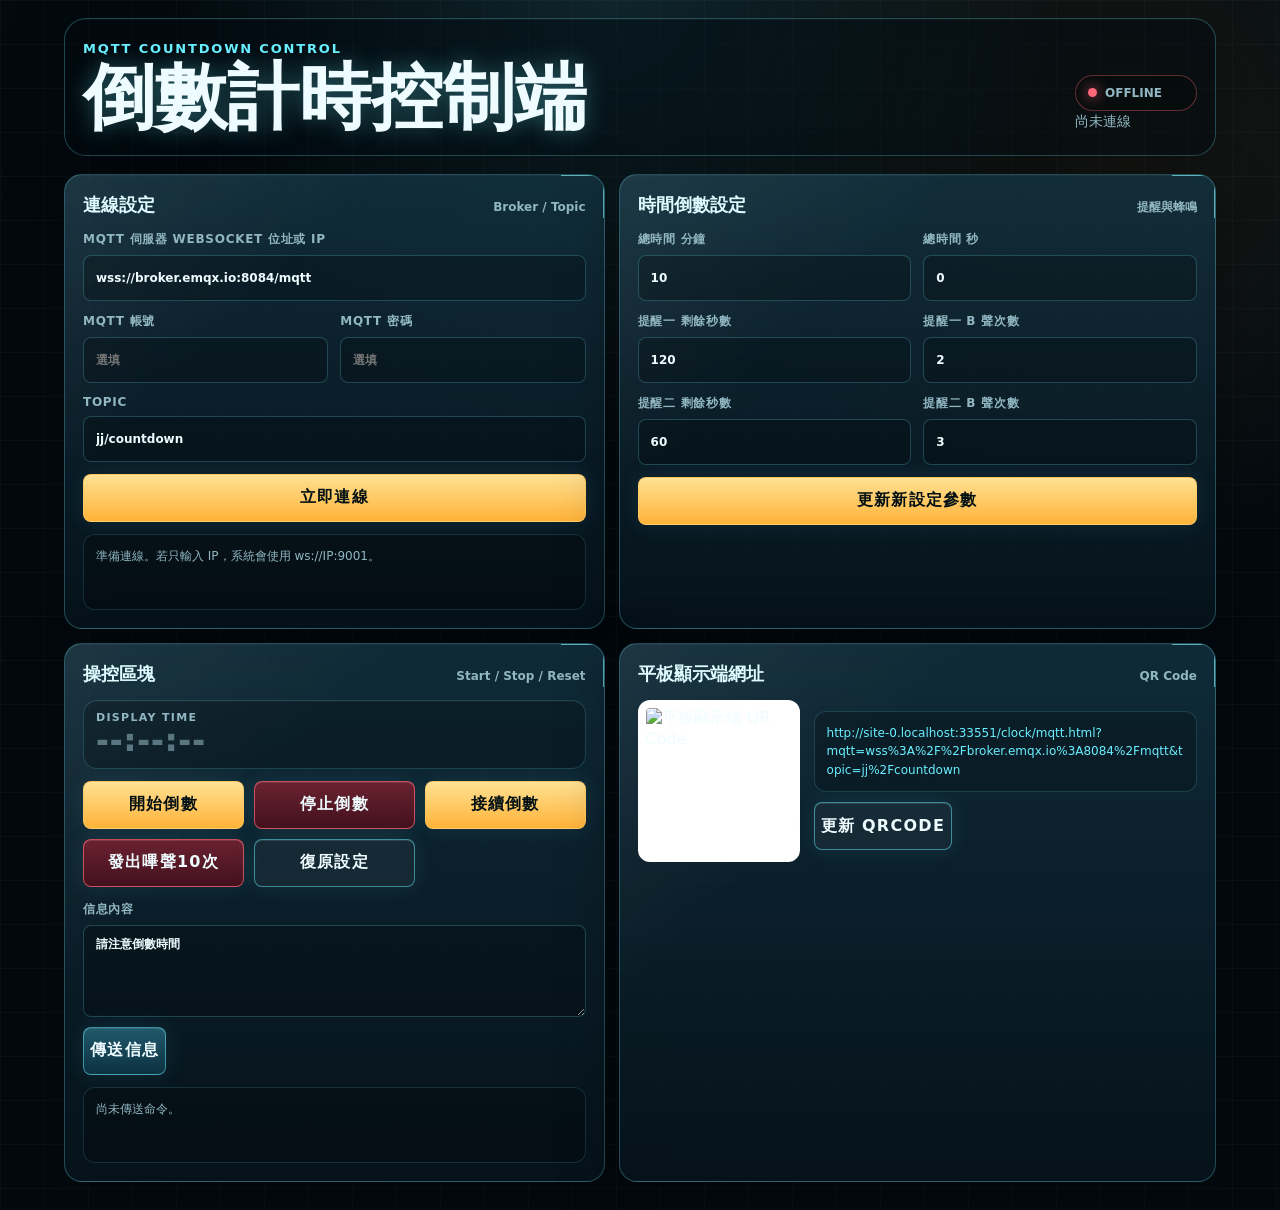
==== index.html @ b4a11aa7 "Move display clock into control panel" ====
<!doctype html>
<html lang="zh-Hant">
<head>
  <meta charset="utf-8">
  <meta name="viewport" content="width=device-width, initial-scale=1, viewport-fit=cover">
  <meta name="theme-color" content="#030a0f">
  <meta name="mobile-web-app-capable" content="yes">
  <meta name="apple-mobile-web-app-capable" content="yes">
  <meta name="apple-mobile-web-app-title" content="倒數計時控制">
  <title>倒數計時控制端</title>
  <link rel="stylesheet" href="./assets/styles.css">
  <script src="https://unpkg.com/mqtt/dist/mqtt.min.js"></script>
</head>
<body class="control-body">
  <main class="control-shell">
    <header class="hero-bar">
      <div>
        <div class="eyebrow">MQTT COUNTDOWN CONTROL</div>
        <h1>倒數計時控制端</h1>
      </div>
      <div>
        <div class="status-pill" id="connectionStatus">Offline</div>
        <p class="hero-note" id="brokerSummary">尚未連線</p>
      </div>
    </header>

    <section class="dashboard-grid">
      <div class="panel">
        <div class="panel-title">連線設定 <span>Broker / Topic</span></div>
        <div class="form-grid">
          <label class="span-2">MQTT 伺服器 WebSocket 位址或 IP
            <input id="brokerInput" value="wss://broker.emqx.io:8084/mqtt" autocomplete="off">
          </label>
          <label>MQTT 帳號
            <input id="usernameInput" autocomplete="username" placeholder="選填">
          </label>
          <label>MQTT 密碼
            <input id="passwordInput" type="password" autocomplete="current-password" placeholder="選填">
          </label>
          <label class="span-2">Topic
            <input id="topicInput" value="jj/countdown" autocomplete="off">
          </label>
          <button class="primary span-2" id="connectButton">立即連線</button>
        </div>
        <div class="log" id="connectionLog">準備連線。若只輸入 IP，系統會使用 ws://IP:9001。</div>
      </div>

      <div class="panel">
        <div class="panel-title">時間倒數設定 <span>提醒與蜂鳴</span></div>
        <div class="form-grid">
          <label>總時間 分鐘
            <input id="totalMinutesInput" type="number" min="0" step="1" value="10">
          </label>
          <label>總時間 秒
            <input id="totalSecondsInput" type="number" min="0" max="59" step="1" value="0">
          </label>
          <label>提醒一 剩餘秒數
            <input id="warningOneSecondsInput" type="number" min="1" step="1" value="120">
          </label>
          <label>提醒一 B 聲次數
            <input id="warningOneBeepsInput" type="number" min="1" max="10" step="1" value="2">
          </label>
          <label>提醒二 剩餘秒數
            <input id="warningTwoSecondsInput" type="number" min="1" step="1" value="60">
          </label>
          <label>提醒二 B 聲次數
            <input id="warningTwoBeepsInput" type="number" min="1" max="10" step="1" value="3">
          </label>
          <button class="primary span-2" id="sendConfigButton">更新新設定參數</button>
        </div>
      </div>

      <div class="panel">
        <div class="panel-title">操控區塊 <span>Start / Stop / Reset</span></div>
        <div class="display-clock-card display-clock-panel" aria-live="polite">
          <div class="display-clock-label">Display Time</div>
          <div class="display-clock-value" id="displayClock">--:--:--</div>
        </div>
        <div style="height: 12px"></div>
        <div class="button-grid">
          <button class="primary" id="startButton">開始倒數</button>
          <button class="danger" id="stopButton">停止倒數</button>
          <button class="primary" id="resumeButton">接續倒數</button>
          <button class="danger" id="interruptButton">發出嗶聲10次</button>
          <button class="ghost" id="resetButton">復原設定</button>
        </div>
        <div style="height: 14px"></div>
        <label>信息內容
          <textarea id="messageInput">請注意倒數時間</textarea>
        </label>
        <div style="height: 10px"></div>
        <button id="sendMessageButton">傳送信息</button>
        <div class="log" id="commandLog">尚未傳送命令。</div>
      </div>

      <div class="panel">
        <div class="panel-title">平板顯示端網址 <span>QR Code</span></div>
        <div class="qr-wrap">
          <img id="qrImage" alt="平板顯示端 QR Code">
          <div>
            <div class="url-box" id="displayUrlBox"></div>
            <div style="height: 10px"></div>
            <button class="ghost" id="refreshQrButton">更新 QRCode</button>
          </div>
        </div>
      </div>
    </section>
  </main>
  <script src="./assets/control.js"></script>
</body>
</html>
---- assets/styles.css ----
:root {
  color-scheme: dark;
  --bg: #030a0f;
  --panel: rgba(9, 27, 38, 0.9);
  --panel-strong: rgba(12, 36, 50, 0.96);
  --line: rgba(111, 224, 241, 0.28);
  --line-hot: rgba(126, 244, 255, 0.66);
  --text: #effcff;
  --muted: #91b7c2;
  --subtle: #597681;
  --cyan: #69efff;
  --green: #6df0ad;
  --amber: #ffca62;
  --red: #ff6677;
  --shadow: 0 20px 60px rgba(0, 0, 0, 0.36), inset 0 1px 0 rgba(255, 255, 255, 0.04);
  font-family: "Segoe UI", "Noto Sans TC", system-ui, sans-serif;
}

* {
  box-sizing: border-box;
}

html,
body {
  min-height: 100%;
  margin: 0;
}

body {
  color: var(--text);
  background:
    radial-gradient(circle at 48% 0%, rgba(105, 239, 255, 0.13), transparent 28rem),
    radial-gradient(circle at 88% 12%, rgba(255, 202, 98, 0.08), transparent 26rem),
    linear-gradient(rgba(255, 255, 255, 0.028) 1px, transparent 1px) 0 0 / 100% 44px,
    linear-gradient(90deg, rgba(255, 255, 255, 0.022) 1px, transparent 1px) 0 0 / 44px 100%,
    var(--bg);
  letter-spacing: 0;
}

button,
input,
textarea,
select {
  font: inherit;
}

button {
  min-height: 48px;
  border: 1px solid rgba(105, 239, 255, 0.5);
  border-radius: 8px;
  color: var(--text);
  background:
    linear-gradient(180deg, rgba(34, 92, 112, 0.95), rgba(13, 51, 66, 0.95));
  box-shadow: inset 0 1px 0 rgba(255, 255, 255, 0.11), 0 0 22px rgba(105, 239, 255, 0.1);
  cursor: pointer;
  font-weight: 850;
  letter-spacing: 0.08em;
  text-transform: uppercase;
  transition: transform 160ms ease, border-color 160ms ease, box-shadow 160ms ease, filter 160ms ease;
}

button:hover {
  border-color: rgba(126, 244, 255, 0.88);
  box-shadow: inset 0 1px 0 rgba(255, 255, 255, 0.14), 0 0 30px rgba(105, 239, 255, 0.19);
  filter: brightness(1.08);
}

button:active {
  transform: translateY(1px) scale(0.99);
}

button.primary {
  color: #031014;
  border-color: rgba(255, 202, 98, 0.78);
  background: linear-gradient(180deg, #ffe193, #ffb338);
}

button.danger {
  border-color: rgba(255, 102, 119, 0.7);
  background: linear-gradient(180deg, rgba(112, 34, 48, 0.95), rgba(71, 17, 29, 0.95));
}

button.ghost {
  background: rgba(255, 255, 255, 0.045);
}

input,
textarea {
  width: 100%;
  min-height: 46px;
  border: 1px solid rgba(111, 224, 241, 0.24);
  border-radius: 8px;
  color: var(--text);
  background: rgba(0, 0, 0, 0.24);
  outline: none;
  padding: 10px 12px;
  font-weight: 760;
}

textarea {
  min-height: 92px;
  resize: vertical;
  line-height: 1.45;
}

input:focus,
textarea:focus {
  border-color: var(--cyan);
  box-shadow: 0 0 0 3px rgba(105, 239, 255, 0.12);
}

label {
  display: grid;
  gap: 7px;
  color: var(--muted);
  font-size: 12px;
  font-weight: 800;
  letter-spacing: 0.06em;
  text-transform: uppercase;
}

.control-body {
  min-height: 100svh;
  overflow-x: hidden;
}

.control-shell {
  width: min(100%, 1180px);
  margin: 0 auto;
  padding: max(18px, env(safe-area-inset-top)) 14px max(28px, env(safe-area-inset-bottom));
}

.hero-bar {
  display: grid;
  grid-template-columns: 1fr auto;
  gap: 14px;
  align-items: end;
  margin-bottom: 18px;
  padding: 22px 18px;
  border: 1px solid var(--line);
  border-radius: 22px;
  background: rgba(0, 10, 16, 0.48);
  box-shadow: var(--shadow);
}

.eyebrow {
  color: var(--cyan);
  font-size: 13px;
  font-weight: 900;
  letter-spacing: 0.14em;
  text-transform: uppercase;
}

h1,
h2,
p {
  margin: 0;
}

h1 {
  margin-top: 6px;
  font-size: clamp(32px, 8vw, 72px);
  line-height: 0.98;
  font-weight: 950;
  text-shadow: 0 0 22px rgba(105, 239, 255, 0.34);
}

.hero-note {
  color: var(--muted);
  font-size: 14px;
  line-height: 1.55;
}

.status-pill {
  display: inline-flex;
  align-items: center;
  gap: 8px;
  min-width: 122px;
  padding: 10px 12px;
  border: 1px solid rgba(255, 102, 119, 0.36);
  border-radius: 999px;
  color: var(--muted);
  background: rgba(0, 0, 0, 0.24);
  font-size: 12px;
  font-weight: 900;
  text-transform: uppercase;
}

.status-pill::before {
  content: "";
  width: 9px;
  height: 9px;
  border-radius: 50%;
  background: var(--red);
  box-shadow: 0 0 14px var(--red);
}

.status-pill.online {
  border-color: rgba(109, 240, 173, 0.42);
  color: var(--green);
}

.status-pill.online::before {
  background: var(--green);
  box-shadow: 0 0 14px var(--green);
}

.display-clock-card {
  margin-top: 10px;
  padding: 10px 12px 12px;
  border: 1px solid rgba(111, 224, 241, 0.2);
  border-radius: 14px;
  background: rgba(0, 0, 0, 0.22);
  box-shadow: inset 0 1px 0 rgba(255, 255, 255, 0.03);
}

.display-clock-panel {
  margin-top: 0;
}

.display-clock-label {
  color: var(--muted);
  font-size: 11px;
  font-weight: 900;
  letter-spacing: 0.12em;
  text-transform: uppercase;
}

.display-clock-value {
  margin-top: 4px;
  color: var(--cyan);
  font-size: clamp(20px, 4vw, 28px);
  font-weight: 950;
  line-height: 1;
  letter-spacing: 0.08em;
  font-variant-numeric: tabular-nums;
  text-shadow: 0 0 16px rgba(105, 239, 255, 0.18);
}

.display-clock-value.stale {
  color: var(--subtle);
  text-shadow: none;
}

.dashboard-grid {
  display: grid;
  grid-template-columns: minmax(0, 0.95fr) minmax(0, 1.05fr);
  gap: 14px;
}

.panel {
  position: relative;
  padding: 18px;
  border: 1px solid var(--line);
  border-radius: 18px;
  background:
    linear-gradient(135deg, rgba(255, 255, 255, 0.06), transparent 32%),
    linear-gradient(180deg, rgba(20, 53, 69, 0.76), rgba(6, 19, 28, 0.9));
  box-shadow: var(--shadow);
  overflow: hidden;
}

.panel::before {
  content: "";
  position: absolute;
  inset: 0 0 auto auto;
  width: 42px;
  height: 42px;
  border-top: 1px solid var(--line-hot);
  border-right: 1px solid var(--line-hot);
  pointer-events: none;
}

.panel-title {
  display: flex;
  align-items: baseline;
  justify-content: space-between;
  gap: 12px;
  margin-bottom: 14px;
  color: #dffbff;
  font-size: 18px;
  font-weight: 950;
}

.panel-title span {
  color: var(--muted);
  font-size: 12px;
  font-weight: 800;
}

.form-grid {
  display: grid;
  grid-template-columns: repeat(2, minmax(0, 1fr));
  gap: 12px;
}

.span-2 {
  grid-column: span 2;
}

.button-grid {
  display: grid;
  grid-template-columns: repeat(3, minmax(0, 1fr));
  gap: 10px;
}

.log {
  min-height: 76px;
  margin-top: 12px;
  padding: 12px;
  border: 1px solid rgba(111, 224, 241, 0.16);
  border-radius: 12px;
  color: var(--muted);
  background: rgba(0, 0, 0, 0.26);
  font-size: 12px;
  line-height: 1.55;
  white-space: pre-line;
}

.qr-wrap {
  display: grid;
  grid-template-columns: 162px minmax(0, 1fr);
  gap: 14px;
  align-items: center;
}

.qr-wrap img {
  width: 162px;
  aspect-ratio: 1;
  border: 8px solid #fff;
  border-radius: 12px;
  background: #fff;
}

.url-box {
  min-width: 0;
  padding: 12px;
  border: 1px solid rgba(111, 224, 241, 0.18);
  border-radius: 12px;
  color: var(--cyan);
  background: rgba(0, 0, 0, 0.22);
  font-size: 12px;
  line-height: 1.55;
  overflow-wrap: anywhere;
}

.clock-body {
  height: 100svh;
  overflow: hidden;
  background: #202020;
}

.clock-shell {
  width: 100vw;
  height: 100svh;
  padding: clamp(12px, 2vw, 28px);
  background:
    radial-gradient(circle at 50% 8%, rgba(255, 255, 255, 0.045), transparent 34%),
    #202020;
}

.clock-stage {
  height: 100%;
  display: grid;
  grid-template-rows: minmax(1.25em, 1fr) auto minmax(1.25em, 1fr);
  align-items: center;
  justify-items: center;
  gap: clamp(18px, 4.2svh, 52px);
  padding: clamp(10px, 2vw, 24px);
  border: 1px solid rgba(255, 255, 255, 0.06);
  box-shadow: inset 0 0 80px rgba(0, 0, 0, 0.18);
  overflow: hidden;
  text-align: center;
}

.clock-title,
.clock-message {
  max-width: 100%;
  color: #d1d1d1;
  font-weight: 950;
  line-height: 1.12;
  white-space: nowrap;
  overflow: hidden;
  text-overflow: ellipsis;
  text-shadow: 0 3px 0 rgba(0, 0, 0, 0.28);
}

.clock-title {
  align-self: end;
  font-size: clamp(32px, 6.5vw, 88px);
  padding-block: 0.08em;
}

.clock-message {
  align-self: start;
  font-size: clamp(28px, 5.8vw, 78px);
  padding-block: 0.08em;
}

.flip-row {
  display: grid;
  grid-template-columns: repeat(2, minmax(0, 1fr)) auto repeat(2, minmax(0, 1fr)) auto repeat(2, minmax(0, 1fr));
  align-items: center;
  justify-content: center;
  gap: clamp(7px, 1.6vw, 24px);
  width: min(100%, 1080px);
}

.flip-card {
  position: relative;
  display: grid;
  place-items: center;
  height: clamp(82px, 20vw, 198px);
  aspect-ratio: 0.68;
  border-radius: clamp(8px, 1.4vw, 17px);
  background: linear-gradient(180deg, #373737 0 49%, #303030 50% 100%);
  box-shadow:
    0 12px 20px rgba(0, 0, 0, 0.48),
    inset 0 1px 0 rgba(255, 255, 255, 0.05),
    inset 0 -30px 42px rgba(0, 0, 0, 0.12);
  overflow: hidden;
}

.flip-card::before {
  content: "";
  position: absolute;
  inset: 50% 0 auto;
  height: 2px;
  background: rgba(0, 0, 0, 0.42);
  z-index: 2;
}

.flip-card::after {
  content: "";
  position: absolute;
  inset: 0;
  background: linear-gradient(180deg, rgba(255, 255, 255, 0.05), transparent 42%, rgba(0, 0, 0, 0.18));
  pointer-events: none;
}

.flip-card.changing {
  animation: flip-card-pop 1.05s cubic-bezier(0.2, 0.76, 0.2, 1);
}

.flip-digit {
  position: relative;
  z-index: 1;
  color: #d2d2d2;
  font-size: clamp(70px, 16.4vw, 176px);
  line-height: 0.86;
  font-weight: 950;
  text-shadow:
    0 2px 2px rgba(255, 255, 255, 0.08),
    0 5px 7px rgba(0, 0, 0, 0.72);
}

.flip-separator {
  display: grid;
  gap: clamp(14px, 3vw, 34px);
}

.flip-separator span {
  width: clamp(12px, 2.2vw, 26px);
  aspect-ratio: 1;
  display: block;
  border-radius: 50%;
  background: #d2d2d2;
  opacity: 0.9;
  box-shadow: 0 3px 8px rgba(0, 0, 0, 0.55);
}

.clock-status {
  position: fixed;
  top: 14px;
  right: 128px;
  z-index: 5;
  color: rgba(209, 209, 209, 0.76);
  font-size: 13px;
  font-weight: 850;
  text-transform: uppercase;
}

.clock-status.online {
  color: var(--green);
}

.design-credit {
  position: fixed;
  top: 12px;
  left: 14px;
  z-index: 5;
  color: rgba(209, 209, 209, 0.72);
  font-size: clamp(11px, 1.5vw, 16px);
  font-weight: 800;
  letter-spacing: 0.08em;
  text-shadow: 0 2px 8px rgba(0, 0, 0, 0.55);
  text-transform: uppercase;
}

.install-button {
  position: fixed;
  top: 10px;
  right: 12px;
  z-index: 6;
  min-height: 38px;
  padding: 0 14px;
  border-radius: 999px;
  color: rgba(239, 252, 255, 0.92);
  background: rgba(9, 27, 38, 0.7);
  backdrop-filter: blur(12px);
  font-size: 12px;
  letter-spacing: 0;
}

.is-standalone .install-button {
  opacity: 0;
  pointer-events: none;
}

@keyframes flip-card-pop {
  0% { transform: rotateX(0deg); filter: brightness(1); }
  45% { transform: rotateX(-16deg); filter: brightness(0.72); }
  100% { transform: rotateX(0deg); filter: brightness(1); }
}

@media (max-width: 820px) {
  .hero-bar,
  .dashboard-grid,
  .qr-wrap {
    grid-template-columns: 1fr;
  }

  .dashboard-grid {
    gap: 12px;
  }

  .form-grid,
  .button-grid {
    grid-template-columns: 1fr;
  }

  .span-2 {
    grid-column: auto;
  }

  .hero-note {
    font-size: 13px;
  }

  .display-clock-card {
    max-width: 240px;
  }

  .clock-stage {
    gap: clamp(16px, 3.8svh, 34px);
  }

  .clock-status {
    right: 108px;
  }
}
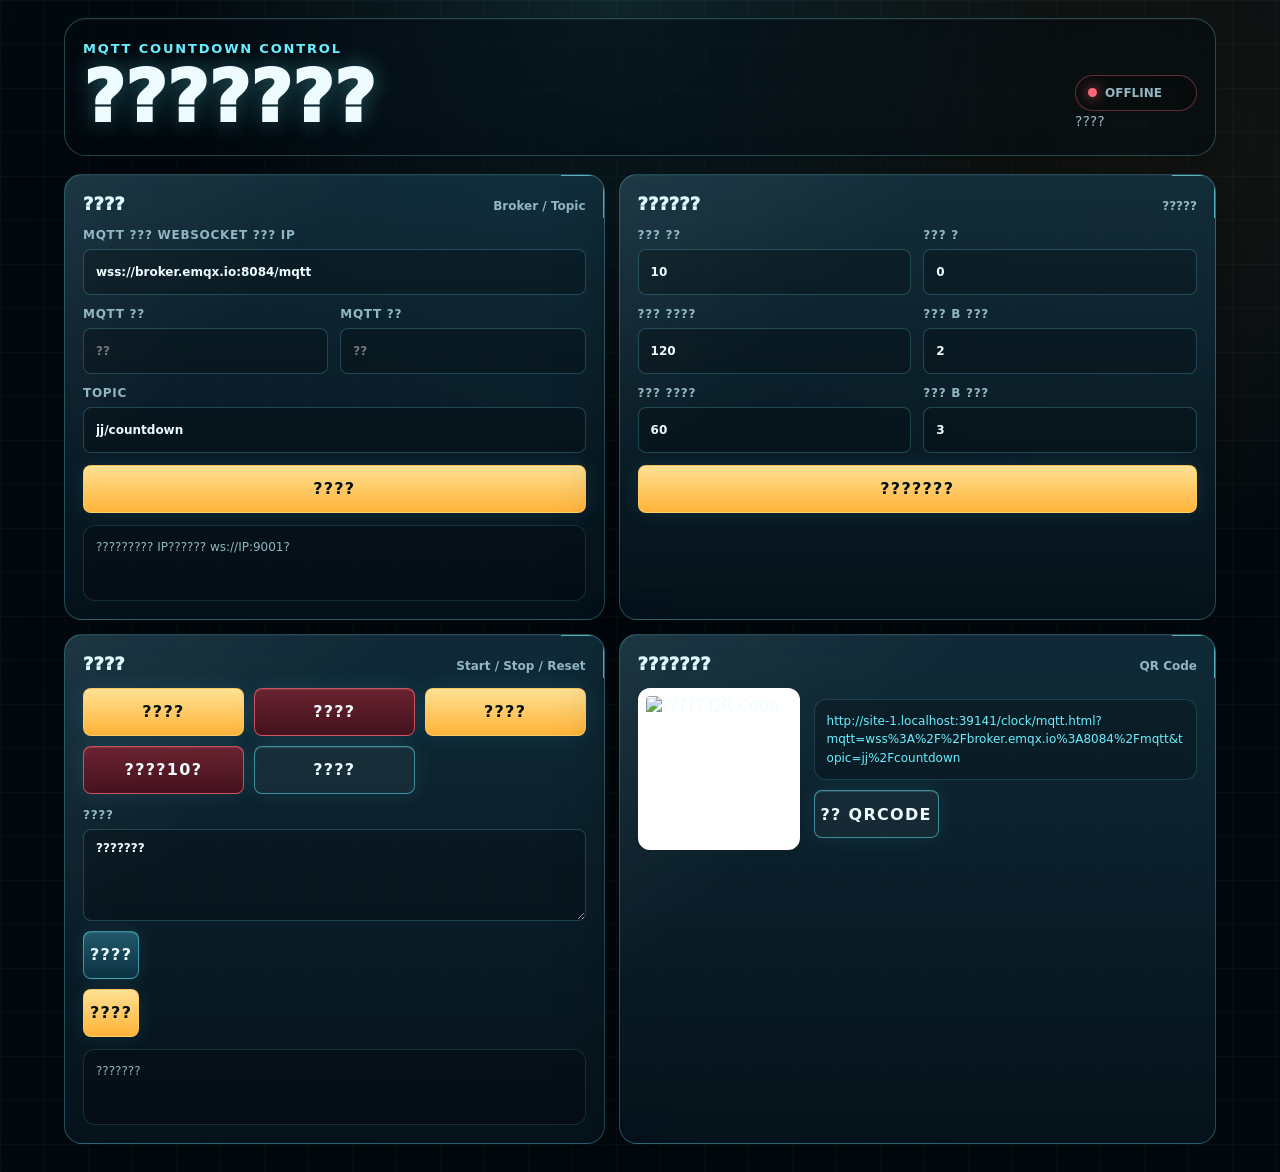
==== commit d09af2bb: "Add speech playback alert" ====
--- a/index.html
+++ b/index.html
@@ -6,8 +6,8 @@
   <meta name="theme-color" content="#030a0f">
   <meta name="mobile-web-app-capable" content="yes">
   <meta name="apple-mobile-web-app-capable" content="yes">
-  <meta name="apple-mobile-web-app-title" content="倒數計時控制">
-  <title>倒數計時控制端</title>
+  <meta name="apple-mobile-web-app-title" content="??????">
+  <title>???????</title>
   <link rel="stylesheet" href="./assets/styles.css">
   <script src="https://unpkg.com/mqtt/dist/mqtt.min.js"></script>
 </head>
@@ -16,91 +16,88 @@
     <header class="hero-bar">
       <div>
         <div class="eyebrow">MQTT COUNTDOWN CONTROL</div>
-        <h1>倒數計時控制端</h1>
+        <h1>???????</h1>
       </div>
       <div>
         <div class="status-pill" id="connectionStatus">Offline</div>
-        <p class="hero-note" id="brokerSummary">尚未連線</p>
+        <p class="hero-note" id="brokerSummary">????</p>
       </div>
     </header>
 
     <section class="dashboard-grid">
       <div class="panel">
-        <div class="panel-title">連線設定 <span>Broker / Topic</span></div>
+        <div class="panel-title">???? <span>Broker / Topic</span></div>
         <div class="form-grid">
-          <label class="span-2">MQTT 伺服器 WebSocket 位址或 IP
+          <label class="span-2">MQTT ??? WebSocket ??? IP
             <input id="brokerInput" value="wss://broker.emqx.io:8084/mqtt" autocomplete="off">
           </label>
-          <label>MQTT 帳號
-            <input id="usernameInput" autocomplete="username" placeholder="選填">
+          <label>MQTT ??
+            <input id="usernameInput" autocomplete="username" placeholder="??">
           </label>
-          <label>MQTT 密碼
-            <input id="passwordInput" type="password" autocomplete="current-password" placeholder="選填">
+          <label>MQTT ??
+            <input id="passwordInput" type="password" autocomplete="current-password" placeholder="??">
           </label>
           <label class="span-2">Topic
             <input id="topicInput" value="jj/countdown" autocomplete="off">
           </label>
-          <button class="primary span-2" id="connectButton">立即連線</button>
+          <button class="primary span-2" id="connectButton">????</button>
         </div>
-        <div class="log" id="connectionLog">準備連線。若只輸入 IP，系統會使用 ws://IP:9001。</div>
+        <div class="log" id="connectionLog">????????? IP?????? ws://IP:9001?</div>
       </div>
 
       <div class="panel">
-        <div class="panel-title">時間倒數設定 <span>提醒與蜂鳴</span></div>
+        <div class="panel-title">?????? <span>?????</span></div>
         <div class="form-grid">
-          <label>總時間 分鐘
+          <label>??? ??
             <input id="totalMinutesInput" type="number" min="0" step="1" value="10">
           </label>
-          <label>總時間 秒
+          <label>??? ?
             <input id="totalSecondsInput" type="number" min="0" max="59" step="1" value="0">
           </label>
-          <label>提醒一 剩餘秒數
+          <label>??? ????
             <input id="warningOneSecondsInput" type="number" min="1" step="1" value="120">
           </label>
-          <label>提醒一 B 聲次數
+          <label>??? B ???
             <input id="warningOneBeepsInput" type="number" min="1" max="10" step="1" value="2">
           </label>
-          <label>提醒二 剩餘秒數
+          <label>??? ????
             <input id="warningTwoSecondsInput" type="number" min="1" step="1" value="60">
           </label>
-          <label>提醒二 B 聲次數
+          <label>??? B ???
             <input id="warningTwoBeepsInput" type="number" min="1" max="10" step="1" value="3">
           </label>
-          <button class="primary span-2" id="sendConfigButton">更新新設定參數</button>
+          <button class="primary span-2" id="sendConfigButton">???????</button>
         </div>
       </div>
 
       <div class="panel">
-        <div class="panel-title">操控區塊 <span>Start / Stop / Reset</span></div>
-        <div class="display-clock-card display-clock-panel" aria-live="polite">
-          <div class="display-clock-label">Display Time</div>
-          <div class="display-clock-value" id="displayClock">--:--:--</div>
-        </div>
-        <div style="height: 12px"></div>
+        <div class="panel-title">???? <span>Start / Stop / Reset</span></div>
         <div class="button-grid">
-          <button class="primary" id="startButton">開始倒數</button>
-          <button class="danger" id="stopButton">停止倒數</button>
-          <button class="primary" id="resumeButton">接續倒數</button>
-          <button class="danger" id="interruptButton">發出嗶聲10次</button>
-          <button class="ghost" id="resetButton">復原設定</button>
+          <button class="primary" id="startButton">????</button>
+          <button class="danger" id="stopButton">????</button>
+          <button class="primary" id="resumeButton">????</button>
+          <button class="danger" id="interruptButton">????10?</button>
+          <button class="ghost" id="resetButton">????</button>
         </div>
         <div style="height: 14px"></div>
-        <label>信息內容
-          <textarea id="messageInput">請注意倒數時間</textarea>
+        <label>????
+          <textarea id="messageInput">???????</textarea>
         </label>
         <div style="height: 10px"></div>
-        <button id="sendMessageButton">傳送信息</button>
-        <div class="log" id="commandLog">尚未傳送命令。</div>
+        <button id="sendMessageButton">????</button>
+        <div style="height: 10px"></div>
+        <button class="primary" id="speakMessageButton">????</button>
+        <div class="log" id="commandLog">???????</div>
       </div>
 
       <div class="panel">
-        <div class="panel-title">平板顯示端網址 <span>QR Code</span></div>
+        <div class="panel-title">??????? <span>QR Code</span></div>
         <div class="qr-wrap">
-          <img id="qrImage" alt="平板顯示端 QR Code">
+          <img id="qrImage" alt="????? QR Code">
           <div>
             <div class="url-box" id="displayUrlBox"></div>
             <div style="height: 10px"></div>
-            <button class="ghost" id="refreshQrButton">更新 QRCode</button>
+            <button class="ghost" id="refreshQrButton">?? QRCode</button>
           </div>
         </div>
       </div>
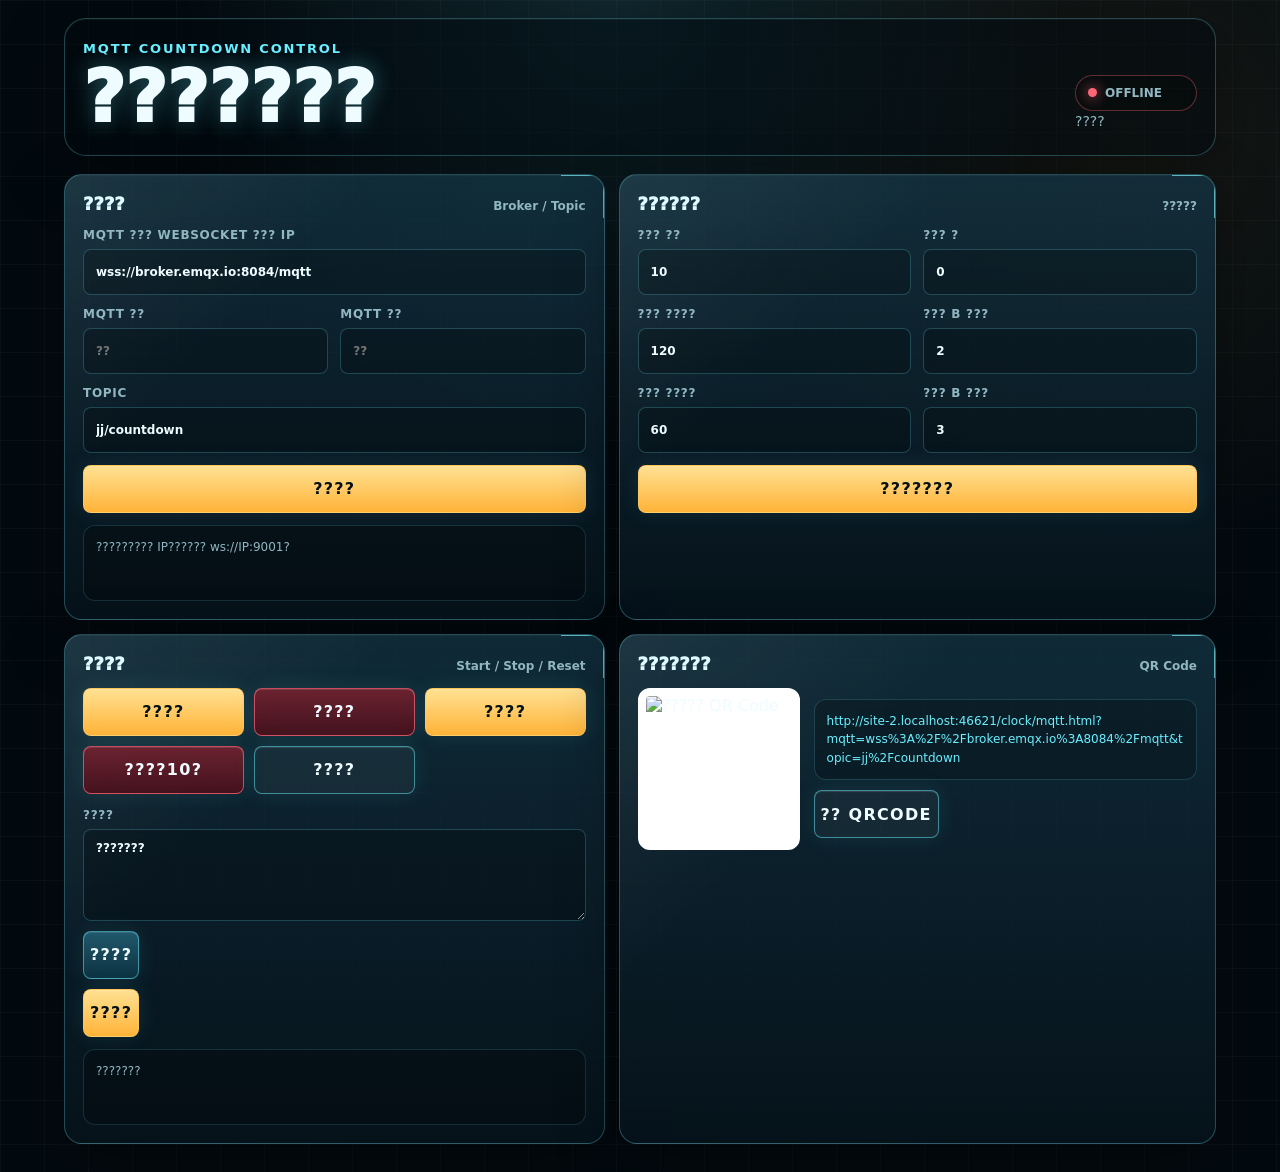
==== commit 4f9f701c: "Fix control panel Chinese encoding" ====
--- a/index.html
+++ b/index.html
@@ -2,13 +2,14 @@
 <html lang="zh-Hant">
 <head>
   <meta charset="utf-8">
+  <meta http-equiv="Content-Type" content="text/html; charset=utf-8">
   <meta name="viewport" content="width=device-width, initial-scale=1, viewport-fit=cover">
   <meta name="theme-color" content="#030a0f">
   <meta name="mobile-web-app-capable" content="yes">
   <meta name="apple-mobile-web-app-capable" content="yes">
   <meta name="apple-mobile-web-app-title" content="??????">
   <title>???????</title>
-  <link rel="stylesheet" href="./assets/styles.css">
+  <link rel="stylesheet" href="./assets/styles.css?v=3">
   <script src="https://unpkg.com/mqtt/dist/mqtt.min.js"></script>
 </head>
 <body class="control-body">
@@ -103,6 +104,6 @@
       </div>
     </section>
   </main>
-  <script src="./assets/control.js"></script>
+  <script src="./assets/control.js?v=3" charset="utf-8"></script>
 </body>
 </html>
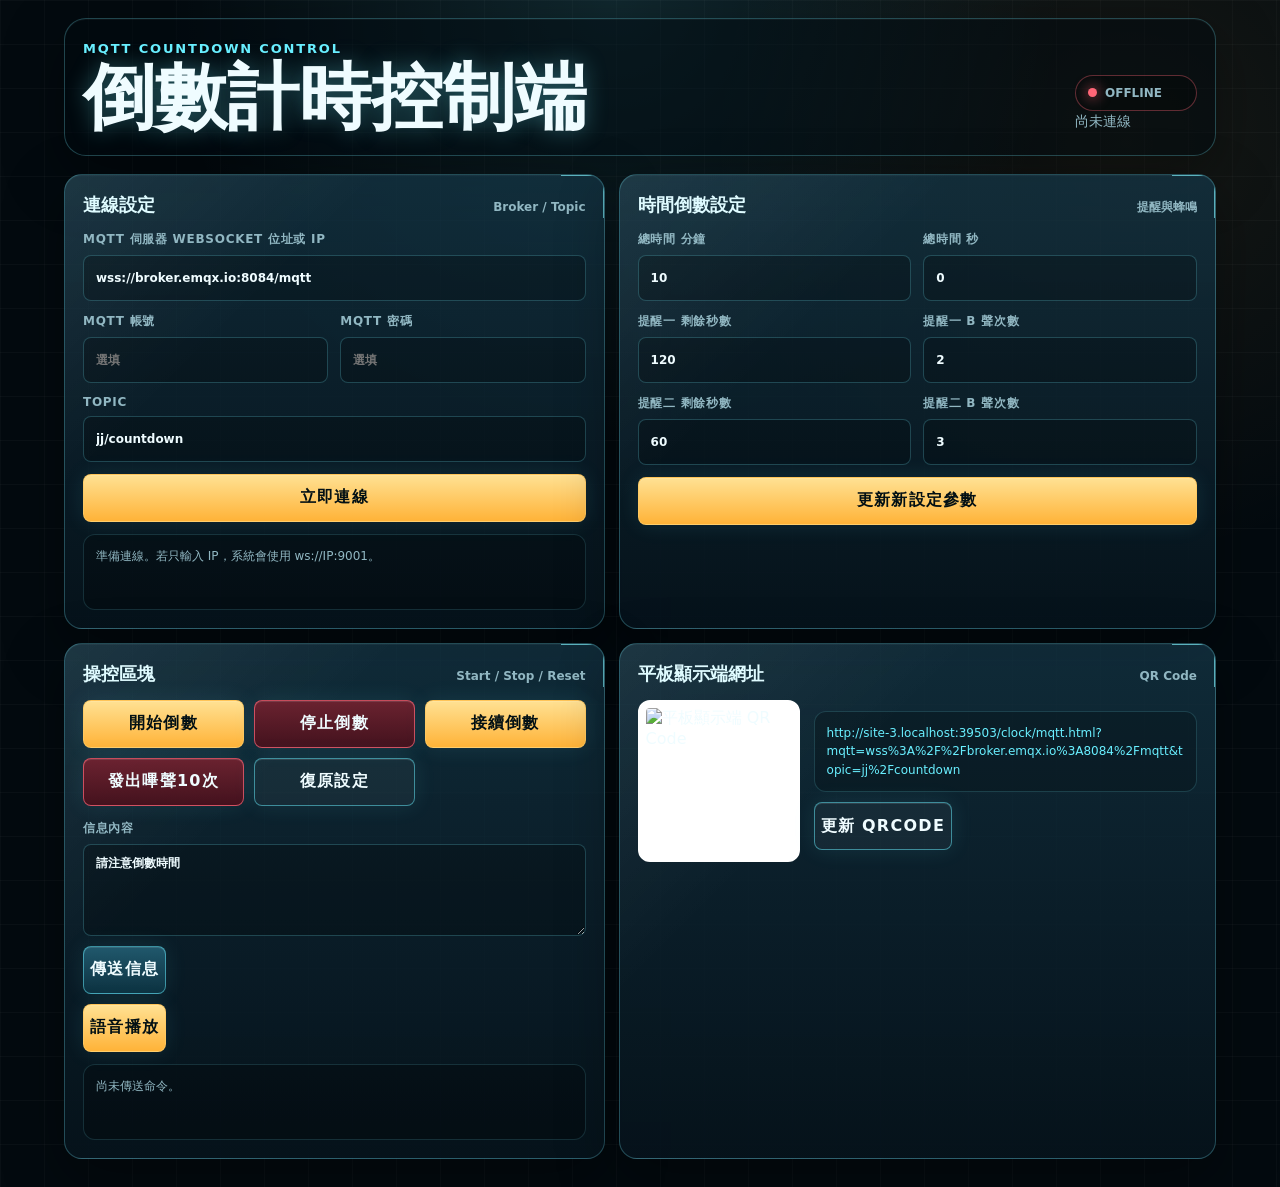
==== commit bb16f460: "Restore UTF-8 Chinese text" ====
--- a/index.html
+++ b/index.html
@@ -7,8 +7,8 @@
   <meta name="theme-color" content="#030a0f">
   <meta name="mobile-web-app-capable" content="yes">
   <meta name="apple-mobile-web-app-capable" content="yes">
-  <meta name="apple-mobile-web-app-title" content="??????">
-  <title>???????</title>
+  <meta name="apple-mobile-web-app-title" content="倒數計時控制">
+  <title>倒數計時控制端</title>
   <link rel="stylesheet" href="./assets/styles.css?v=3">
   <script src="https://unpkg.com/mqtt/dist/mqtt.min.js"></script>
 </head>
@@ -17,88 +17,88 @@
     <header class="hero-bar">
       <div>
         <div class="eyebrow">MQTT COUNTDOWN CONTROL</div>
-        <h1>???????</h1>
+        <h1>倒數計時控制端</h1>
       </div>
       <div>
         <div class="status-pill" id="connectionStatus">Offline</div>
-        <p class="hero-note" id="brokerSummary">????</p>
+        <p class="hero-note" id="brokerSummary">尚未連線</p>
       </div>
     </header>
 
     <section class="dashboard-grid">
       <div class="panel">
-        <div class="panel-title">???? <span>Broker / Topic</span></div>
+        <div class="panel-title">連線設定 <span>Broker / Topic</span></div>
         <div class="form-grid">
-          <label class="span-2">MQTT ??? WebSocket ??? IP
+          <label class="span-2">MQTT 伺服器 WebSocket 位址或 IP
             <input id="brokerInput" value="wss://broker.emqx.io:8084/mqtt" autocomplete="off">
           </label>
-          <label>MQTT ??
-            <input id="usernameInput" autocomplete="username" placeholder="??">
+          <label>MQTT 帳號
+            <input id="usernameInput" autocomplete="username" placeholder="選填">
           </label>
-          <label>MQTT ??
-            <input id="passwordInput" type="password" autocomplete="current-password" placeholder="??">
+          <label>MQTT 密碼
+            <input id="passwordInput" type="password" autocomplete="current-password" placeholder="選填">
           </label>
           <label class="span-2">Topic
             <input id="topicInput" value="jj/countdown" autocomplete="off">
           </label>
-          <button class="primary span-2" id="connectButton">????</button>
+          <button class="primary span-2" id="connectButton">立即連線</button>
         </div>
-        <div class="log" id="connectionLog">????????? IP?????? ws://IP:9001?</div>
+        <div class="log" id="connectionLog">準備連線。若只輸入 IP，系統會使用 ws://IP:9001。</div>
       </div>
 
       <div class="panel">
-        <div class="panel-title">?????? <span>?????</span></div>
+        <div class="panel-title">時間倒數設定 <span>提醒與蜂鳴</span></div>
         <div class="form-grid">
-          <label>??? ??
+          <label>總時間 分鐘
             <input id="totalMinutesInput" type="number" min="0" step="1" value="10">
           </label>
-          <label>??? ?
+          <label>總時間 秒
             <input id="totalSecondsInput" type="number" min="0" max="59" step="1" value="0">
           </label>
-          <label>??? ????
+          <label>提醒一 剩餘秒數
             <input id="warningOneSecondsInput" type="number" min="1" step="1" value="120">
           </label>
-          <label>??? B ???
+          <label>提醒一 B 聲次數
             <input id="warningOneBeepsInput" type="number" min="1" max="10" step="1" value="2">
           </label>
-          <label>??? ????
+          <label>提醒二 剩餘秒數
             <input id="warningTwoSecondsInput" type="number" min="1" step="1" value="60">
           </label>
-          <label>??? B ???
+          <label>提醒二 B 聲次數
             <input id="warningTwoBeepsInput" type="number" min="1" max="10" step="1" value="3">
           </label>
-          <button class="primary span-2" id="sendConfigButton">???????</button>
+          <button class="primary span-2" id="sendConfigButton">更新新設定參數</button>
         </div>
       </div>
 
       <div class="panel">
-        <div class="panel-title">???? <span>Start / Stop / Reset</span></div>
+        <div class="panel-title">操控區塊 <span>Start / Stop / Reset</span></div>
         <div class="button-grid">
-          <button class="primary" id="startButton">????</button>
-          <button class="danger" id="stopButton">????</button>
-          <button class="primary" id="resumeButton">????</button>
-          <button class="danger" id="interruptButton">????10?</button>
-          <button class="ghost" id="resetButton">????</button>
+          <button class="primary" id="startButton">開始倒數</button>
+          <button class="danger" id="stopButton">停止倒數</button>
+          <button class="primary" id="resumeButton">接續倒數</button>
+          <button class="danger" id="interruptButton">發出嗶聲10次</button>
+          <button class="ghost" id="resetButton">復原設定</button>
         </div>
         <div style="height: 14px"></div>
-        <label>????
-          <textarea id="messageInput">???????</textarea>
+        <label>信息內容
+          <textarea id="messageInput">請注意倒數時間</textarea>
         </label>
         <div style="height: 10px"></div>
-        <button id="sendMessageButton">????</button>
+        <button id="sendMessageButton">傳送信息</button>
         <div style="height: 10px"></div>
-        <button class="primary" id="speakMessageButton">????</button>
-        <div class="log" id="commandLog">???????</div>
+        <button class="primary" id="speakMessageButton">語音播放</button>
+        <div class="log" id="commandLog">尚未傳送命令。</div>
       </div>
 
       <div class="panel">
-        <div class="panel-title">??????? <span>QR Code</span></div>
+        <div class="panel-title">平板顯示端網址 <span>QR Code</span></div>
         <div class="qr-wrap">
-          <img id="qrImage" alt="????? QR Code">
+          <img id="qrImage" alt="平板顯示端 QR Code">
           <div>
             <div class="url-box" id="displayUrlBox"></div>
             <div style="height: 10px"></div>
-            <button class="ghost" id="refreshQrButton">?? QRCode</button>
+            <button class="ghost" id="refreshQrButton">更新 QRCode</button>
           </div>
         </div>
       </div>
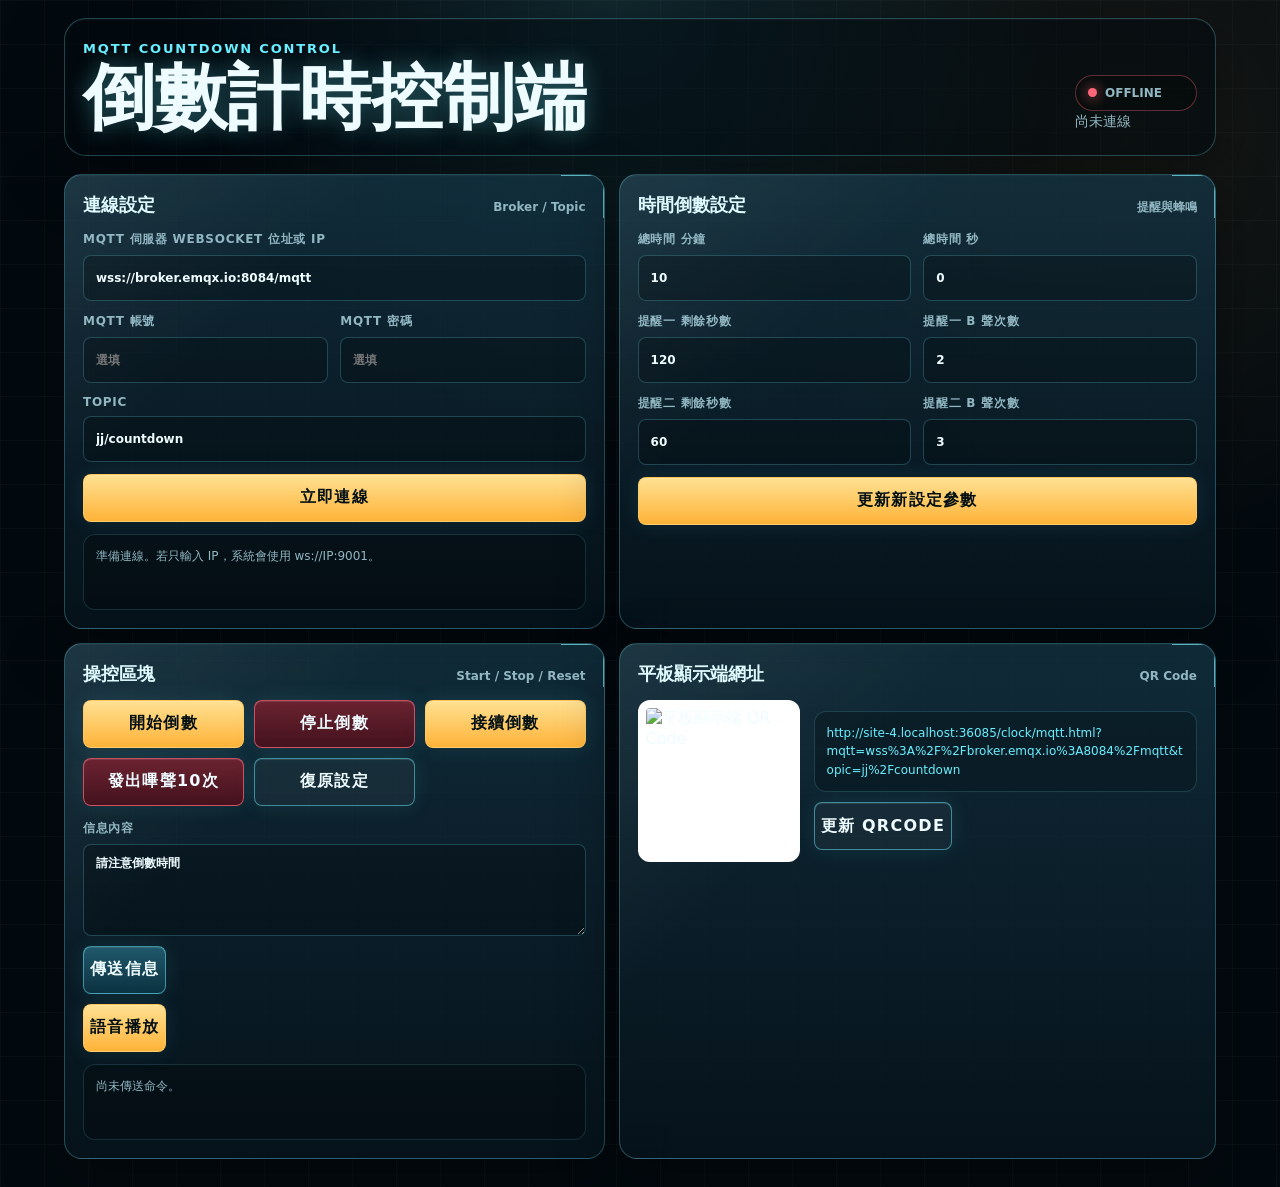
==== commit 6e9ace82: "Improve mobile controls and speech alert" ====
--- a/index.html
+++ b/index.html
@@ -9,7 +9,7 @@
   <meta name="apple-mobile-web-app-capable" content="yes">
   <meta name="apple-mobile-web-app-title" content="倒數計時控制">
   <title>倒數計時控制端</title>
-  <link rel="stylesheet" href="./assets/styles.css?v=3">
+  <link rel="stylesheet" href="./assets/styles.css?v=4">
   <script src="https://unpkg.com/mqtt/dist/mqtt.min.js"></script>
 </head>
 <body class="control-body">
@@ -104,6 +104,6 @@
       </div>
     </section>
   </main>
-  <script src="./assets/control.js?v=3" charset="utf-8"></script>
+  <script src="./assets/control.js?v=4" charset="utf-8"></script>
 </body>
 </html>
--- a/assets/styles.css
+++ b/assets/styles.css
@@ -205,43 +205,6 @@
   box-shadow: 0 0 14px var(--green);
 }
 
-.display-clock-card {
-  margin-top: 10px;
-  padding: 10px 12px 12px;
-  border: 1px solid rgba(111, 224, 241, 0.2);
-  border-radius: 14px;
-  background: rgba(0, 0, 0, 0.22);
-  box-shadow: inset 0 1px 0 rgba(255, 255, 255, 0.03);
-}
-
-.display-clock-panel {
-  margin-top: 0;
-}
-
-.display-clock-label {
-  color: var(--muted);
-  font-size: 11px;
-  font-weight: 900;
-  letter-spacing: 0.12em;
-  text-transform: uppercase;
-}
-
-.display-clock-value {
-  margin-top: 4px;
-  color: var(--cyan);
-  font-size: clamp(20px, 4vw, 28px);
-  font-weight: 950;
-  line-height: 1;
-  letter-spacing: 0.08em;
-  font-variant-numeric: tabular-nums;
-  text-shadow: 0 0 16px rgba(105, 239, 255, 0.18);
-}
-
-.display-clock-value.stale {
-  color: var(--subtle);
-  text-shadow: none;
-}
-
 .dashboard-grid {
   display: grid;
   grid-template-columns: minmax(0, 0.95fr) minmax(0, 1.05fr);
@@ -547,8 +510,21 @@
     font-size: 13px;
   }
 
-  .display-clock-card {
-    max-width: 240px;
+  .control-body label {
+    gap: 9px;
+    font-size: 15px;
+    line-height: 1.35;
+  }
+
+  .control-body input,
+  .control-body textarea {
+    min-height: 52px;
+    font-size: 17px;
+    padding: 12px 14px;
+  }
+
+  .control-body textarea {
+    min-height: 108px;
   }
 
   .clock-stage {
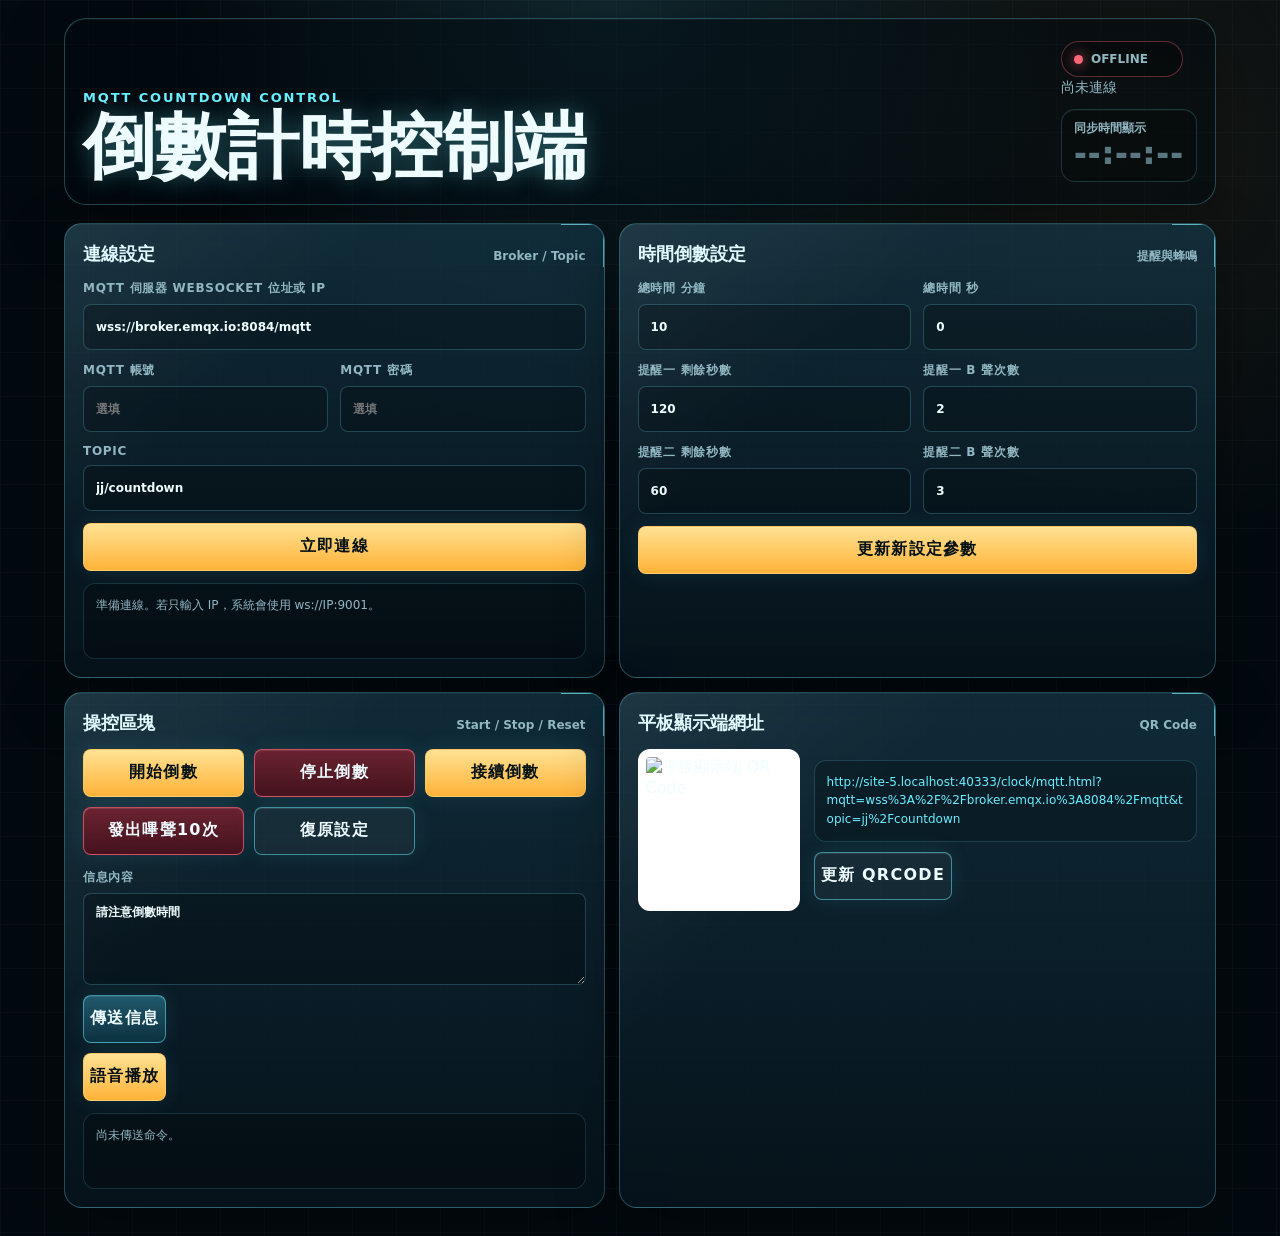
==== commit 3c5749c4: "Restore synced display clock" ====
--- a/index.html
+++ b/index.html
@@ -9,7 +9,7 @@
   <meta name="apple-mobile-web-app-capable" content="yes">
   <meta name="apple-mobile-web-app-title" content="倒數計時控制">
   <title>倒數計時控制端</title>
-  <link rel="stylesheet" href="./assets/styles.css?v=4">
+  <link rel="stylesheet" href="./assets/styles.css?v=5">
   <script src="https://unpkg.com/mqtt/dist/mqtt.min.js"></script>
 </head>
 <body class="control-body">
@@ -22,6 +22,10 @@
       <div>
         <div class="status-pill" id="connectionStatus">Offline</div>
         <p class="hero-note" id="brokerSummary">尚未連線</p>
+        <div class="display-clock-card" aria-live="polite">
+          <div class="display-clock-label">同步時間顯示</div>
+          <div class="display-clock-value stale" id="displayClock">--:--:--</div>
+        </div>
       </div>
     </header>
 
@@ -104,6 +108,6 @@
       </div>
     </section>
   </main>
-  <script src="./assets/control.js?v=4" charset="utf-8"></script>
+  <script src="./assets/control.js?v=5" charset="utf-8"></script>
 </body>
 </html>
--- a/assets/styles.css
+++ b/assets/styles.css
@@ -205,6 +205,37 @@
   box-shadow: 0 0 14px var(--green);
 }
 
+.display-clock-card {
+  margin-top: 10px;
+  padding: 10px 12px 12px;
+  border: 1px solid rgba(111, 224, 241, 0.2);
+  border-radius: 14px;
+  background: rgba(0, 0, 0, 0.22);
+  box-shadow: inset 0 1px 0 rgba(255, 255, 255, 0.03);
+}
+
+.display-clock-label {
+  color: var(--muted);
+  font-size: 12px;
+  font-weight: 900;
+}
+
+.display-clock-value {
+  margin-top: 4px;
+  color: var(--cyan);
+  font-size: clamp(20px, 4vw, 28px);
+  font-weight: 950;
+  line-height: 1;
+  letter-spacing: 0.08em;
+  font-variant-numeric: tabular-nums;
+  text-shadow: 0 0 16px rgba(105, 239, 255, 0.18);
+}
+
+.display-clock-value.stale {
+  color: var(--subtle);
+  text-shadow: none;
+}
+
 .dashboard-grid {
   display: grid;
   grid-template-columns: minmax(0, 0.95fr) minmax(0, 1.05fr);
@@ -510,6 +541,10 @@
     font-size: 13px;
   }
 
+  .display-clock-card {
+    max-width: 260px;
+  }
+
   .control-body label {
     gap: 9px;
     font-size: 15px;
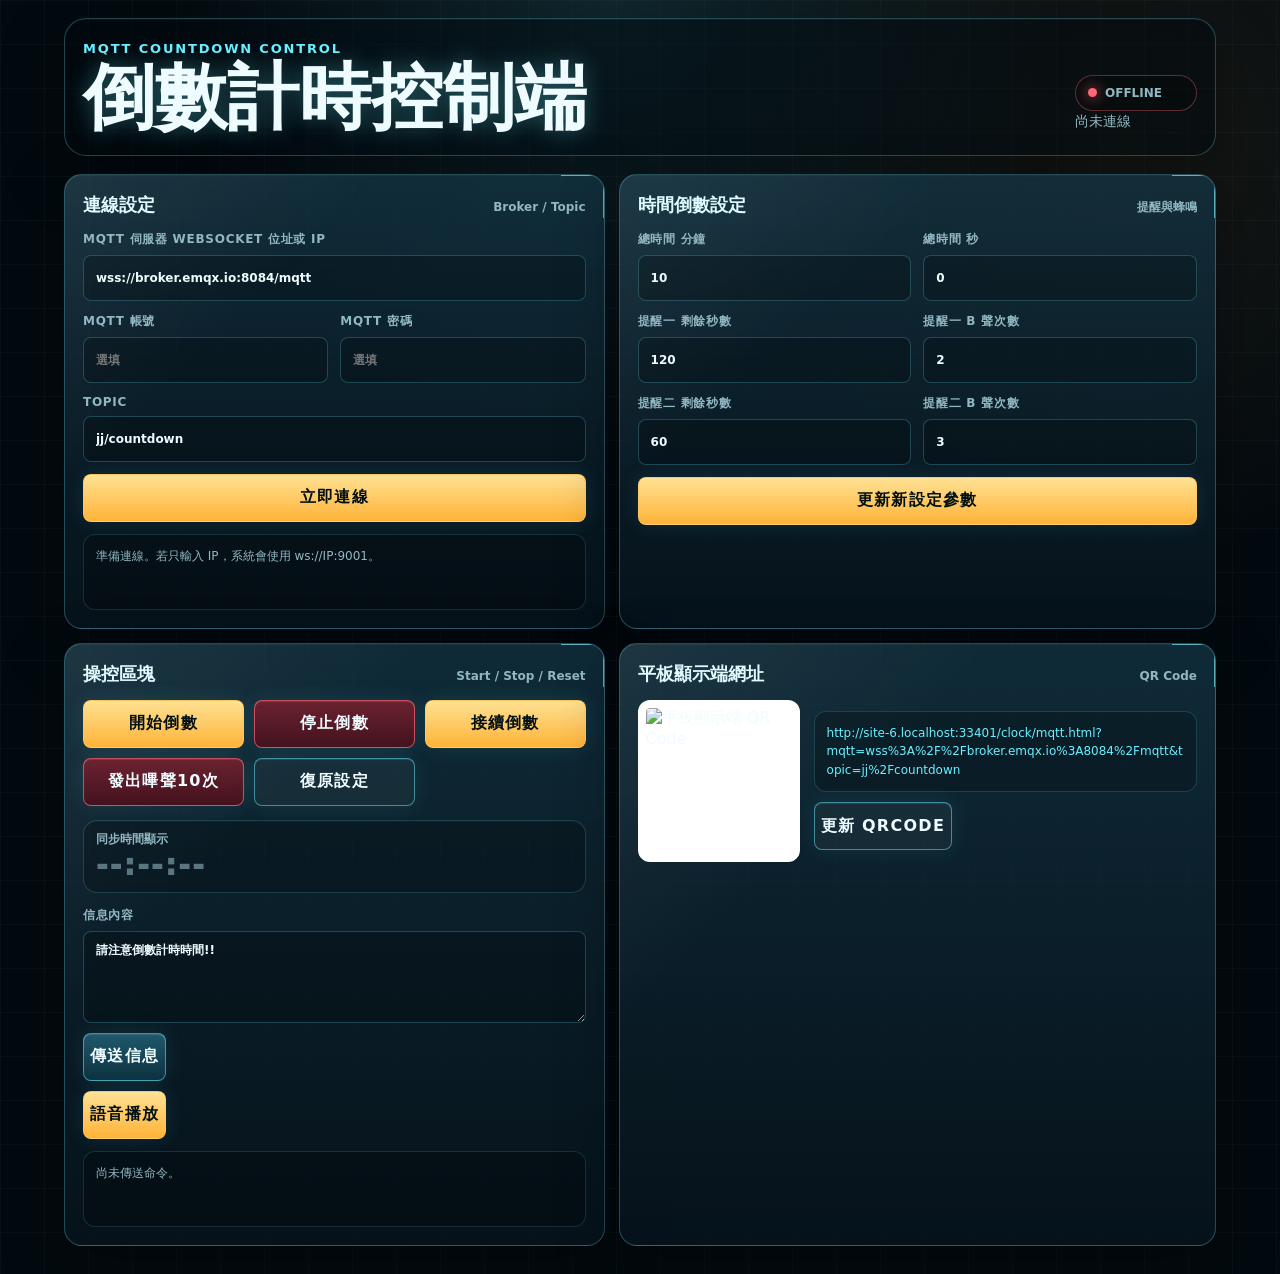
==== commit 566cab68: "Move synced clock into controls" ====
--- a/index.html
+++ b/index.html
@@ -9,7 +9,7 @@
   <meta name="apple-mobile-web-app-capable" content="yes">
   <meta name="apple-mobile-web-app-title" content="倒數計時控制">
   <title>倒數計時控制端</title>
-  <link rel="stylesheet" href="./assets/styles.css?v=5">
+  <link rel="stylesheet" href="./assets/styles.css?v=6">
   <script src="https://unpkg.com/mqtt/dist/mqtt.min.js"></script>
 </head>
 <body class="control-body">
@@ -22,10 +22,6 @@
       <div>
         <div class="status-pill" id="connectionStatus">Offline</div>
         <p class="hero-note" id="brokerSummary">尚未連線</p>
-        <div class="display-clock-card" aria-live="polite">
-          <div class="display-clock-label">同步時間顯示</div>
-          <div class="display-clock-value stale" id="displayClock">--:--:--</div>
-        </div>
       </div>
     </header>
 
@@ -84,9 +80,13 @@
           <button class="danger" id="interruptButton">發出嗶聲10次</button>
           <button class="ghost" id="resetButton">復原設定</button>
         </div>
+        <div class="display-clock-card control-display-clock" aria-live="polite">
+          <div class="display-clock-label">同步時間顯示</div>
+          <div class="display-clock-value stale" id="displayClock">--:--:--</div>
+        </div>
         <div style="height: 14px"></div>
         <label>信息內容
-          <textarea id="messageInput">請注意倒數時間</textarea>
+          <textarea id="messageInput">請注意倒數計時時間!!</textarea>
         </label>
         <div style="height: 10px"></div>
         <button id="sendMessageButton">傳送信息</button>
@@ -108,6 +108,6 @@
       </div>
     </section>
   </main>
-  <script src="./assets/control.js?v=5" charset="utf-8"></script>
+  <script src="./assets/control.js?v=6" charset="utf-8"></script>
 </body>
 </html>
--- a/assets/styles.css
+++ b/assets/styles.css
@@ -214,6 +214,10 @@
   box-shadow: inset 0 1px 0 rgba(255, 255, 255, 0.03);
 }
 
+.control-display-clock {
+  margin-top: 14px;
+}
+
 .display-clock-label {
   color: var(--muted);
   font-size: 12px;
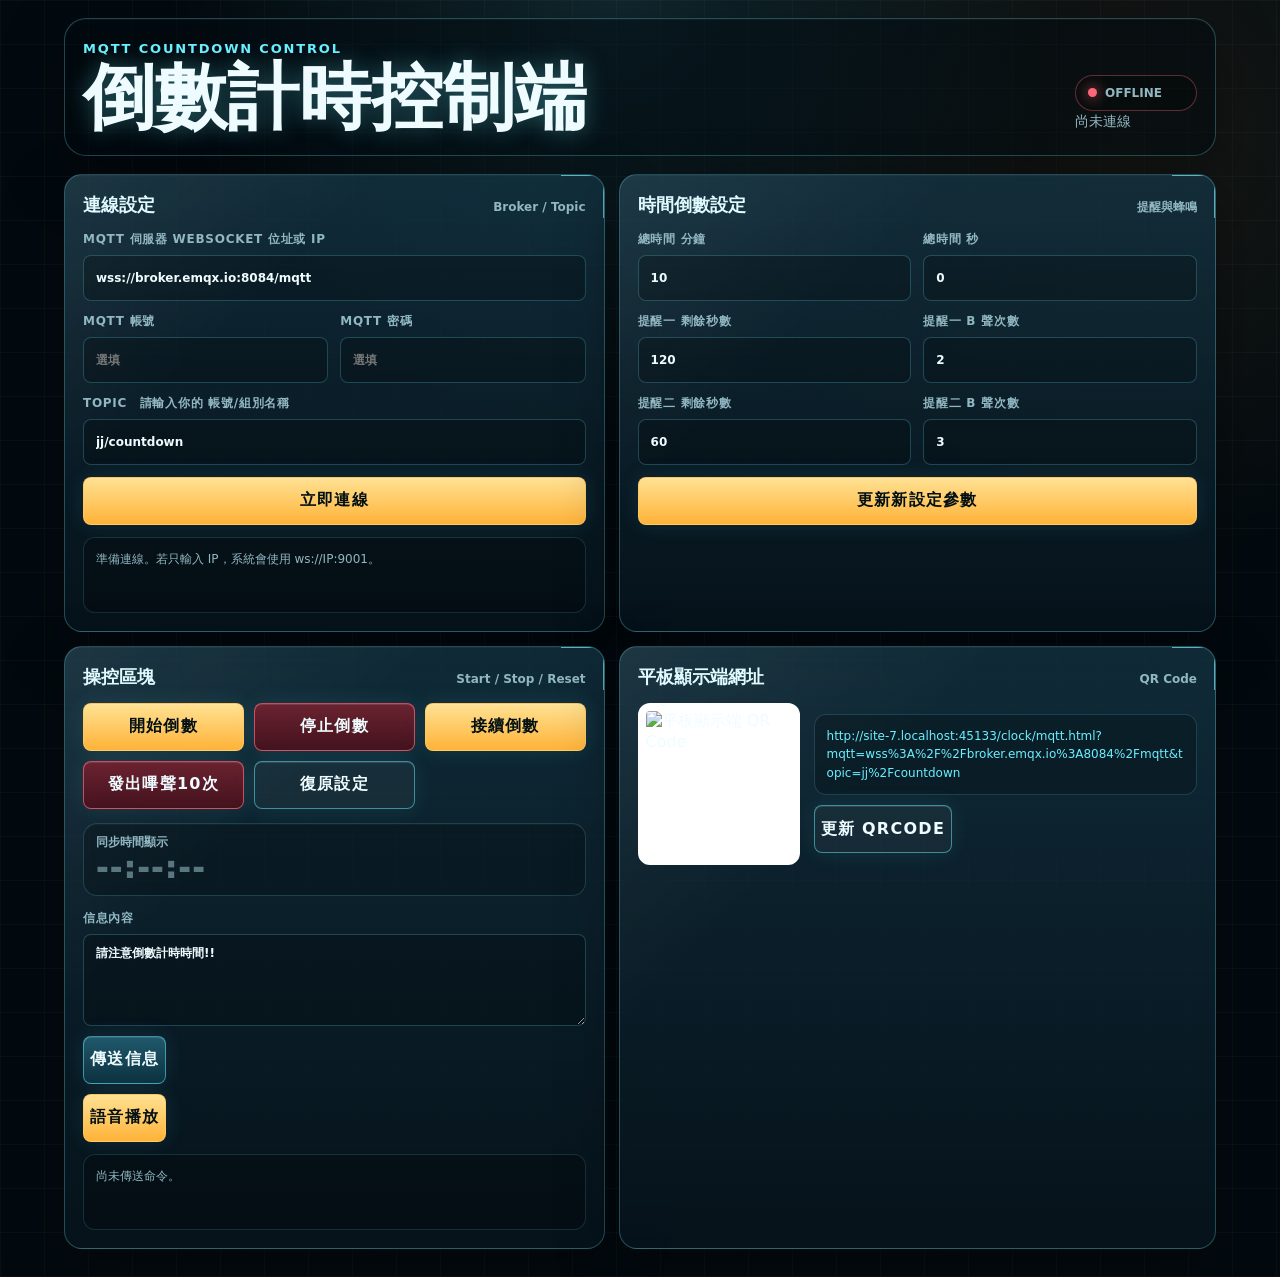
==== commit 753a9eef: "Add topic field guidance" ====
--- a/index.html
+++ b/index.html
@@ -38,7 +38,7 @@
           <label>MQTT 密碼
             <input id="passwordInput" type="password" autocomplete="current-password" placeholder="選填">
           </label>
-          <label class="span-2">Topic
+          <label class="span-2">Topic　請輸入你的 帳號/組別名稱
             <input id="topicInput" value="jj/countdown" autocomplete="off">
           </label>
           <button class="primary span-2" id="connectButton">立即連線</button>
